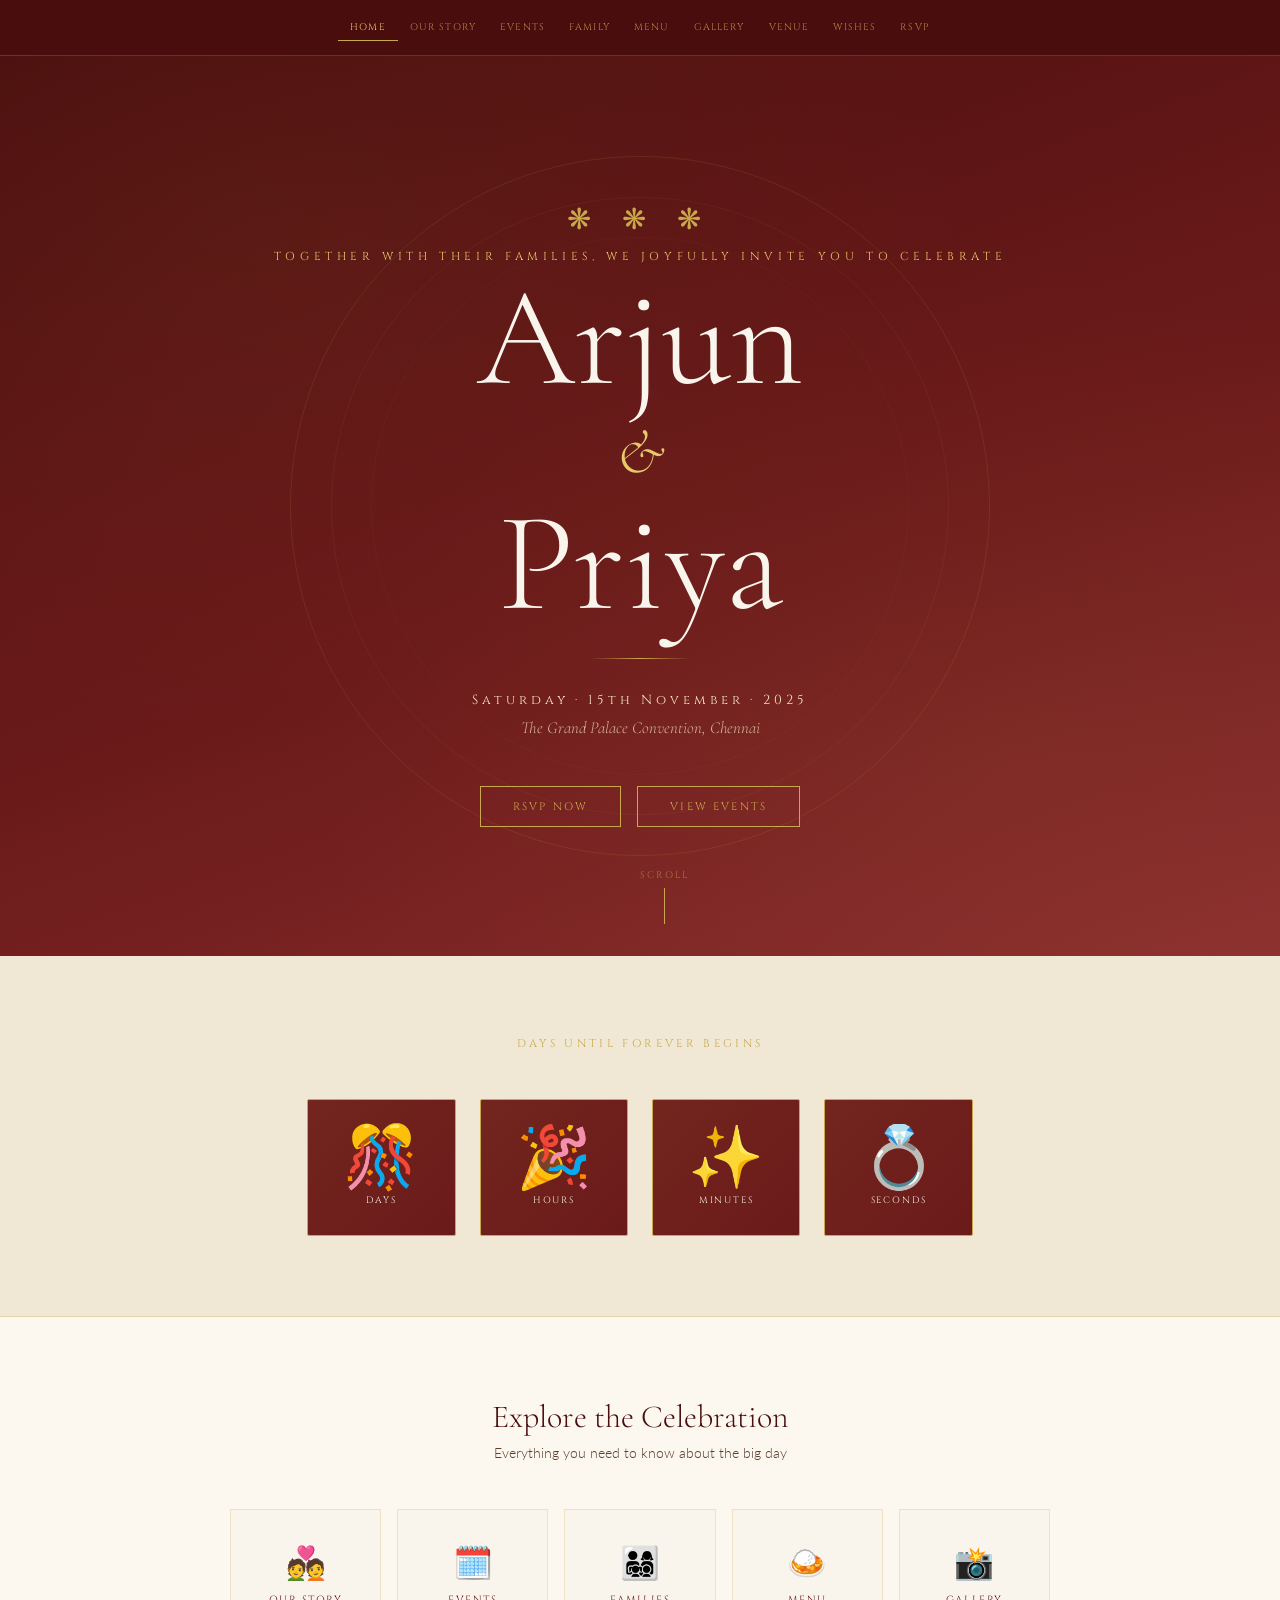
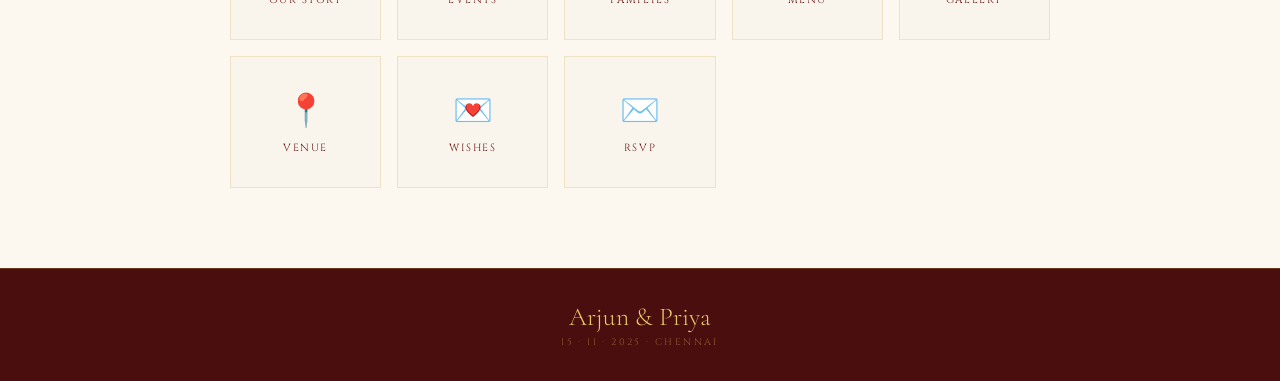
==== index.html @ b230faa4 "Add files via upload" ====
<!DOCTYPE html>
<html lang="en">
<head>
<meta charset="UTF-8"><meta name="viewport" content="width=device-width,initial-scale=1">
<title>Arjun & Priya — Forever Begins</title>
<link rel="stylesheet" href="style.css">
<style>
body { background:var(--maroon-deep); }
.hero {
  min-height:100vh;
  background:linear-gradient(160deg,var(--maroon-deep) 0%,var(--maroon) 55%,#8B2E2E 100%);
  display:flex; flex-direction:column; align-items:center; justify-content:center;
  position:relative; overflow:hidden; padding:6rem 2rem 5rem; text-align:center;
}
.mandala {
  position:absolute; width:700px; height:700px; border-radius:50%;
  border:1px solid rgba(201,168,76,0.12); top:50%; left:50%;
  transform:translate(-50%,-50%); animation:spin 70s linear infinite;
}
.mandala::before { content:''; position:absolute; inset:40px; border-radius:50%; border:1px solid rgba(201,168,76,0.07); }
.mandala::after  { content:''; position:absolute; inset:80px; border-radius:50%; border:1px solid rgba(201,168,76,0.04); }
@keyframes spin { to { transform:translate(-50%,-50%) rotate(360deg); } }
.hero-bg { position:absolute; inset:0; background:radial-gradient(ellipse at 20% 20%,rgba(201,168,76,0.05) 0%,transparent 50%),radial-gradient(ellipse at 80% 80%,rgba(201,168,76,0.05) 0%,transparent 50%); }

.h-ornament { color:var(--gold); font-size:1.8rem; letter-spacing:0.4em; opacity:0.6; animation:fi 1s 0.2s both; }
.h-invite   { font-family:'Cinzel',serif; font-size:0.72rem; letter-spacing:0.4em; color:var(--gold-light); text-transform:uppercase; margin:0.8rem 0; animation:fi 1s 0.4s both; }
.h-names    { font-family:'Cormorant Garamond',serif; font-size:clamp(4.5rem,11vw,9rem); font-weight:300; color:var(--ivory); line-height:0.88; animation:fi 1.2s 0.6s both; position:relative; z-index:1; }
.h-names .amp { font-style:italic; color:var(--gold-light); font-size:0.45em; display:block; line-height:1.6; }
.h-div  { width:100px; height:1px; background:linear-gradient(to right,transparent,var(--gold),transparent); margin:2rem auto; animation:fi 1s 0.8s both; }
.h-date { font-family:'Cinzel',serif; font-size:0.82rem; letter-spacing:0.3em; color:var(--gold-pale); animation:fi 1s 1s both; }
.h-venue{ font-family:'Cormorant Garamond',serif; font-style:italic; font-size:1.05rem; color:rgba(245,230,192,0.75); margin-top:0.5rem; animation:fi 1s 1.1s both; }
.h-ctas { display:flex; gap:1rem; margin-top:3rem; flex-wrap:wrap; justify-content:center; animation:fi 1s 1.3s both; }
.scroll-tip { position:absolute; bottom:2rem; left:50%; transform:translateX(-50%); display:flex; flex-direction:column; align-items:center; gap:0.4rem; animation:fi 1s 2s both; }
.scroll-tip span { font-family:'Cinzel',serif; font-size:0.6rem; letter-spacing:0.2em; color:rgba(201,168,76,0.6); text-transform:uppercase; }
.arrow-line { width:1px; height:36px; background:var(--gold); animation:ap 2s ease infinite; }
@keyframes ap { 0%,100%{transform:scaleY(0.4);opacity:0.3} 50%{transform:scaleY(1);opacity:1} }
@keyframes fi { from{opacity:0;transform:translateY(18px)} to{opacity:1;transform:translateY(0)} }

/* COUNTDOWN */
.cd-section { background:var(--ivory-dark); padding:5rem 2rem; text-align:center; border-bottom:1px solid rgba(201,168,76,0.3); }
.cd-label { font-family:'Cinzel',serif; font-size:0.7rem; letter-spacing:0.3em; color:var(--gold); text-transform:uppercase; margin-bottom:3rem; }
.cd-grid { display:flex; justify-content:center; gap:1.5rem; flex-wrap:wrap; }
.cd-box { background:var(--maroon); border:1px solid var(--gold); padding:1.8rem 2.2rem; min-width:110px; border-radius:2px; position:relative; overflow:hidden; }
.cd-box::before { content:''; position:absolute; inset:0; background:linear-gradient(135deg,rgba(201,168,76,0.08),transparent); }
.cd-num  { font-family:'Cormorant Garamond',serif; font-size:3.8rem; font-weight:300; color:var(--gold-light); line-height:1; }
.cd-unit { font-family:'Cinzel',serif; font-size:0.58rem; letter-spacing:0.2em; color:var(--ivory); text-transform:uppercase; margin-top:0.3rem; }

/* QUICK LINKS */
.ql-section { background:var(--cream); padding:5rem 2rem; text-align:center; }
.ql-h { font-family:'Cormorant Garamond',serif; font-size:2rem; font-weight:300; color:var(--maroon-deep); }
.ql-sub { font-size:0.88rem; color:var(--text-mid); margin:0.5rem 0 3rem; }
.ql-grid { display:grid; grid-template-columns:repeat(auto-fit,minmax(150px,1fr)); gap:1rem; max-width:820px; margin:0 auto; }
.ql-card { border:1px solid rgba(201,168,76,0.25); background:var(--ivory); padding:2rem 1rem; text-decoration:none; transition:all 0.3s; display:flex; flex-direction:column; align-items:center; gap:0.7rem; }
.ql-card:hover { background:var(--maroon); transform:translateY(-4px); box-shadow:0 12px 30px rgba(107,26,26,0.15); }
.ql-card:hover .ql-t { color:var(--gold-light); }
.ql-icon { font-size:2rem; }
.ql-t { font-family:'Cinzel',serif; font-size:0.65rem; letter-spacing:0.15em; color:var(--maroon); text-transform:uppercase; transition:color 0.3s; }
</style>
</head>
<body>
<nav>
  <a href="index.html" class="active">Home</a>
  <a href="story.html">Our Story</a>
  <a href="events.html">Events</a>
  <a href="family.html">Family</a>
  <a href="menu.html">Menu</a>
  <a href="gallery.html">Gallery</a>
  <a href="venue.html">Venue</a>
  <a href="wishes.html">Wishes</a>
  <a href="rsvp.html">RSVP</a>
</nav>
<main>
  <div class="hero">
    <div class="hero-bg"></div>
    <div class="mandala"></div>
    <div class="h-ornament">❋ ❋ ❋</div>
    <p class="h-invite">Together with their families, we joyfully invite you to celebrate</p>
    <h1 class="h-names">Arjun <span class="amp">&amp;</span> Priya</h1>
    <div class="h-div"></div>
    <p class="h-date">Saturday · 15th November · 2025</p>
    <p class="h-venue">The Grand Palace Convention, Chennai</p>
    <div class="h-ctas">
      <a href="rsvp.html" class="btn-gold">RSVP Now</a>
      <a href="events.html" class="btn-gold">View Events</a>
    </div>
    <div class="scroll-tip"><span>Scroll</span><div class="arrow-line"></div></div>
  </div>

  <div class="cd-section">
    <p class="cd-label reveal">Days Until Forever Begins</p>
    <div class="cd-grid">
      <div class="cd-box reveal"><div class="cd-num" id="cd-d">--</div><div class="cd-unit">Days</div></div>
      <div class="cd-box reveal" style="transition-delay:.1s"><div class="cd-num" id="cd-h">--</div><div class="cd-unit">Hours</div></div>
      <div class="cd-box reveal" style="transition-delay:.2s"><div class="cd-num" id="cd-m">--</div><div class="cd-unit">Minutes</div></div>
      <div class="cd-box reveal" style="transition-delay:.3s"><div class="cd-num" id="cd-s">--</div><div class="cd-unit">Seconds</div></div>
    </div>
  </div>

  <div class="ql-section">
    <h2 class="ql-h reveal">Explore the Celebration</h2>
    <p class="ql-sub reveal">Everything you need to know about the big day</p>
    <div class="ql-grid">
      <a href="story.html"   class="ql-card reveal"><span class="ql-icon">💑</span><span class="ql-t">Our Story</span></a>
      <a href="events.html"  class="ql-card reveal" style="transition-delay:.05s"><span class="ql-icon">🗓️</span><span class="ql-t">Events</span></a>
      <a href="family.html"  class="ql-card reveal" style="transition-delay:.1s"><span class="ql-icon">👨‍👩‍👧‍👦</span><span class="ql-t">Families</span></a>
      <a href="menu.html"    class="ql-card reveal" style="transition-delay:.15s"><span class="ql-icon">🍛</span><span class="ql-t">Menu</span></a>
      <a href="gallery.html" class="ql-card reveal" style="transition-delay:.2s"><span class="ql-icon">📸</span><span class="ql-t">Gallery</span></a>
      <a href="venue.html"   class="ql-card reveal" style="transition-delay:.25s"><span class="ql-icon">📍</span><span class="ql-t">Venue</span></a>
      <a href="wishes.html"  class="ql-card reveal" style="transition-delay:.3s"><span class="ql-icon">💌</span><span class="ql-t">Wishes</span></a>
      <a href="rsvp.html"    class="ql-card reveal" style="transition-delay:.35s"><span class="ql-icon">✉️</span><span class="ql-t">RSVP</span></a>
    </div>
  </div>
</main>
<footer><div class="footer-names">Arjun & Priya</div><div class="footer-date">15 · 11 · 2025 · Chennai</div></footer>
<script>
  const obs=new IntersectionObserver(es=>es.forEach(e=>e.isIntersecting&&e.target.classList.add('visible')),{threshold:0.1});
  document.querySelectorAll('.reveal,.reveal-l,.reveal-r').forEach(el=>obs.observe(el));
  function tick(){
    const diff=new Date('2025-11-15T07:00:00').getTime()-Date.now();
    if(diff<0){['cd-d','cd-h','cd-m','cd-s'].forEach((id,i)=>document.getElementById(id).textContent=['🎊','🎉','✨','💍'][i]);return;}
    document.getElementById('cd-d').textContent=String(Math.floor(diff/86400000)).padStart(2,'0');
    document.getElementById('cd-h').textContent=String(Math.floor(diff%86400000/3600000)).padStart(2,'0');
    document.getElementById('cd-m').textContent=String(Math.floor(diff%3600000/60000)).padStart(2,'0');
    document.getElementById('cd-s').textContent=String(Math.floor(diff%60000/1000)).padStart(2,'0');
  }
  tick();setInterval(tick,1000);
</script>
</body>
</html>
---- style.css ----
@import url('https://fonts.googleapis.com/css2?family=Cormorant+Garamond:ital,wght@0,300;0,400;0,600;1,300;1,400&family=Cinzel:wght@400;600&family=Lato:wght@300;400&display=swap');

:root {
  --maroon:      #6B1A1A;
  --maroon-deep: #4A0E0E;
  --gold:        #C9A84C;
  --gold-light:  #E8C96A;
  --gold-pale:   #F5E6C0;
  --ivory:       #FAF5EC;
  --ivory-dark:  #F0E8D5;
  --text-dark:   #2C1810;
  --text-mid:    #5C3D2E;
  --cream:       #FDF8EF;
}

* { margin:0; padding:0; box-sizing:border-box; }
html { scroll-behavior:smooth; }
body {
  background:var(--cream); color:var(--text-dark);
  font-family:'Lato',sans-serif; font-weight:300;
  overflow-x:hidden; min-height:100vh; display:flex; flex-direction:column;
}

/* ── NAV ── */
nav {
  position:fixed; top:0; left:0; right:0; z-index:200;
  display:flex; justify-content:center; align-items:center;
  gap:0; padding:0 1rem; height:56px;
  background:rgba(74,14,14,0.97); backdrop-filter:blur(12px);
  border-bottom:1px solid rgba(201,168,76,0.25);
  flex-wrap:wrap;
}
nav a {
  font-family:'Cinzel',serif; font-size:0.6rem; letter-spacing:0.12em;
  color:rgba(232,201,106,0.65); text-decoration:none; text-transform:uppercase;
  padding:0.4rem 0.75rem; transition:color 0.3s; white-space:nowrap;
}
nav a:hover { color:#fff; }
nav a.active { color:var(--gold-light); border-bottom:1px solid var(--gold); }

main { flex:1; padding-top:56px; }

/* ── PAGE BANNER ── */
.page-banner {
  background:linear-gradient(160deg, var(--maroon-deep), var(--maroon));
  padding:5rem 2rem 4rem; text-align:center; position:relative; overflow:hidden;
}
.page-banner::before {
  content:''; position:absolute; inset:0;
  background:radial-gradient(ellipse at center, rgba(201,168,76,0.07) 0%, transparent 70%);
}
.page-tag {
  font-family:'Cinzel',serif; font-size:0.65rem; letter-spacing:0.4em;
  color:var(--gold-light); text-transform:uppercase; margin-bottom:0.8rem;
}
.page-title {
  font-family:'Cormorant Garamond',serif;
  font-size:clamp(2.5rem,6vw,4.5rem); font-weight:300; color:var(--ivory); line-height:1.1;
}
.page-title em { font-style:italic; color:var(--gold-light); }
.gold-rule {
  width:80px; height:1px;
  background:linear-gradient(to right,transparent,var(--gold),transparent);
  margin:1.5rem auto 0;
}

/* ── CONTENT ── */
.content { padding:4rem 2rem; max-width:1060px; margin:0 auto; }

.section-tag {
  font-family:'Cinzel',serif; font-size:0.68rem;
  letter-spacing:0.3em; color:var(--gold); text-transform:uppercase;
  text-align:center; margin-bottom:0.5rem;
}
.section-title {
  font-family:'Cormorant Garamond',serif;
  font-size:clamp(2rem,4vw,3rem); font-weight:300;
  color:var(--maroon-deep); text-align:center;
}
.section-title em { font-style:italic; color:var(--maroon); }
.s-rule { width:60px; height:1px; background:linear-gradient(to right,transparent,var(--gold),transparent); margin:1.2rem auto 2.5rem; }

/* ── REVEAL ── */
.reveal    { opacity:0; transform:translateY(30px); transition:opacity 0.7s,transform 0.7s; }
.reveal-l  { opacity:0; transform:translateX(-30px); transition:opacity 0.7s,transform 0.7s; }
.reveal-r  { opacity:0; transform:translateX(30px); transition:opacity 0.7s,transform 0.7s; }
.reveal.visible,.reveal-l.visible,.reveal-r.visible { opacity:1; transform:none; }

/* ── BTN ── */
.btn-gold {
  display:inline-block; font-family:'Cinzel',serif; font-size:0.68rem;
  letter-spacing:0.2em; text-transform:uppercase; color:var(--gold);
  border:1px solid var(--gold); padding:0.75rem 2rem;
  text-decoration:none; transition:all 0.3s; cursor:pointer; background:transparent;
}
.btn-gold:hover { background:var(--gold); color:var(--maroon-deep); }
.btn-maroon {
  display:inline-block; font-family:'Cinzel',serif; font-size:0.68rem;
  letter-spacing:0.2em; text-transform:uppercase; color:var(--gold-light);
  border:1px solid rgba(201,168,76,0.4); padding:0.75rem 2rem;
  text-decoration:none; transition:all 0.3s; cursor:pointer;
  background:var(--maroon);
}
.btn-maroon:hover { background:var(--maroon-deep); }

/* ── FORM COMPONENTS ── */
.fg { margin-bottom:1.2rem; }
.fg label {
  display:block; font-family:'Cinzel',serif; font-size:0.62rem;
  letter-spacing:0.15em; color:var(--maroon); text-transform:uppercase; margin-bottom:0.45rem;
}
.fg input,.fg select,.fg textarea {
  width:100%; padding:0.85rem 1rem;
  border:1px solid rgba(201,168,76,0.3); background:var(--cream);
  font-family:'Lato',sans-serif; font-size:0.88rem; color:var(--text-dark);
  outline:none; transition:border-color 0.3s; border-radius:0; appearance:none;
}
.fg input:focus,.fg select:focus,.fg textarea:focus { border-color:var(--gold); }
.fg textarea { height:95px; resize:vertical; }
.fg-grid2 { display:grid; grid-template-columns:1fr 1fr; gap:1.2rem; }

.check-group,.radio-group { display:flex; flex-wrap:wrap; gap:0.6rem; }
.ci input[type=checkbox],.ri input[type=radio] { display:none; }
.ci label,.ri label {
  display:inline-block; padding:0.45rem 1.1rem;
  border:1px solid rgba(201,168,76,0.3); font-size:0.8rem;
  cursor:pointer; color:var(--text-mid); transition:all 0.2s;
}
.ci input:checked + label,.ri input:checked + label {
  background:var(--maroon); color:var(--gold-light); border-color:var(--maroon);
}
.divider-thin { height:1px; background:rgba(201,168,76,0.2); margin:1.8rem 0; }

/* ── TOAST ── */
.toast {
  position:fixed; bottom:2rem; right:2rem; z-index:999;
  background:var(--maroon); color:var(--gold-light);
  font-family:'Cinzel',serif; font-size:0.72rem; letter-spacing:0.1em;
  padding:1rem 1.5rem; border:1px solid var(--gold);
  transform:translateY(100px); opacity:0; transition:all 0.4s;
}
.toast.show { transform:translateY(0); opacity:1; }
.toast.error { background:#3D0000; border-color:#cc4444; color:#ffaaaa; }

/* ── FOOTER ── */
footer {
  background:var(--maroon-deep); text-align:center;
  padding:2rem; border-top:1px solid rgba(201,168,76,0.25);
}
.footer-names {
  font-family:'Cormorant Garamond',serif; font-size:1.6rem;
  font-weight:300; color:var(--gold-light);
}
.footer-date {
  font-family:'Cinzel',serif; font-size:0.6rem;
  letter-spacing:0.25em; color:rgba(201,168,76,0.5);
  text-transform:uppercase; margin-top:0.3rem;
}

/* ── SPINNER ── */
.spinner {
  width:20px; height:20px; border:2px solid rgba(201,168,76,0.3);
  border-top-color:var(--gold); border-radius:50%;
  animation:spin 0.7s linear infinite; display:inline-block; vertical-align:middle; margin-right:0.5rem;
}
@keyframes spin { to { transform:rotate(360deg); } }

@media(max-width:768px){
  nav { height:auto; padding:0.5rem; }
  nav a { font-size:0.55rem; padding:0.3rem 0.45rem; }
  main { padding-top:68px; }
  .fg-grid2 { grid-template-columns:1fr; }
}
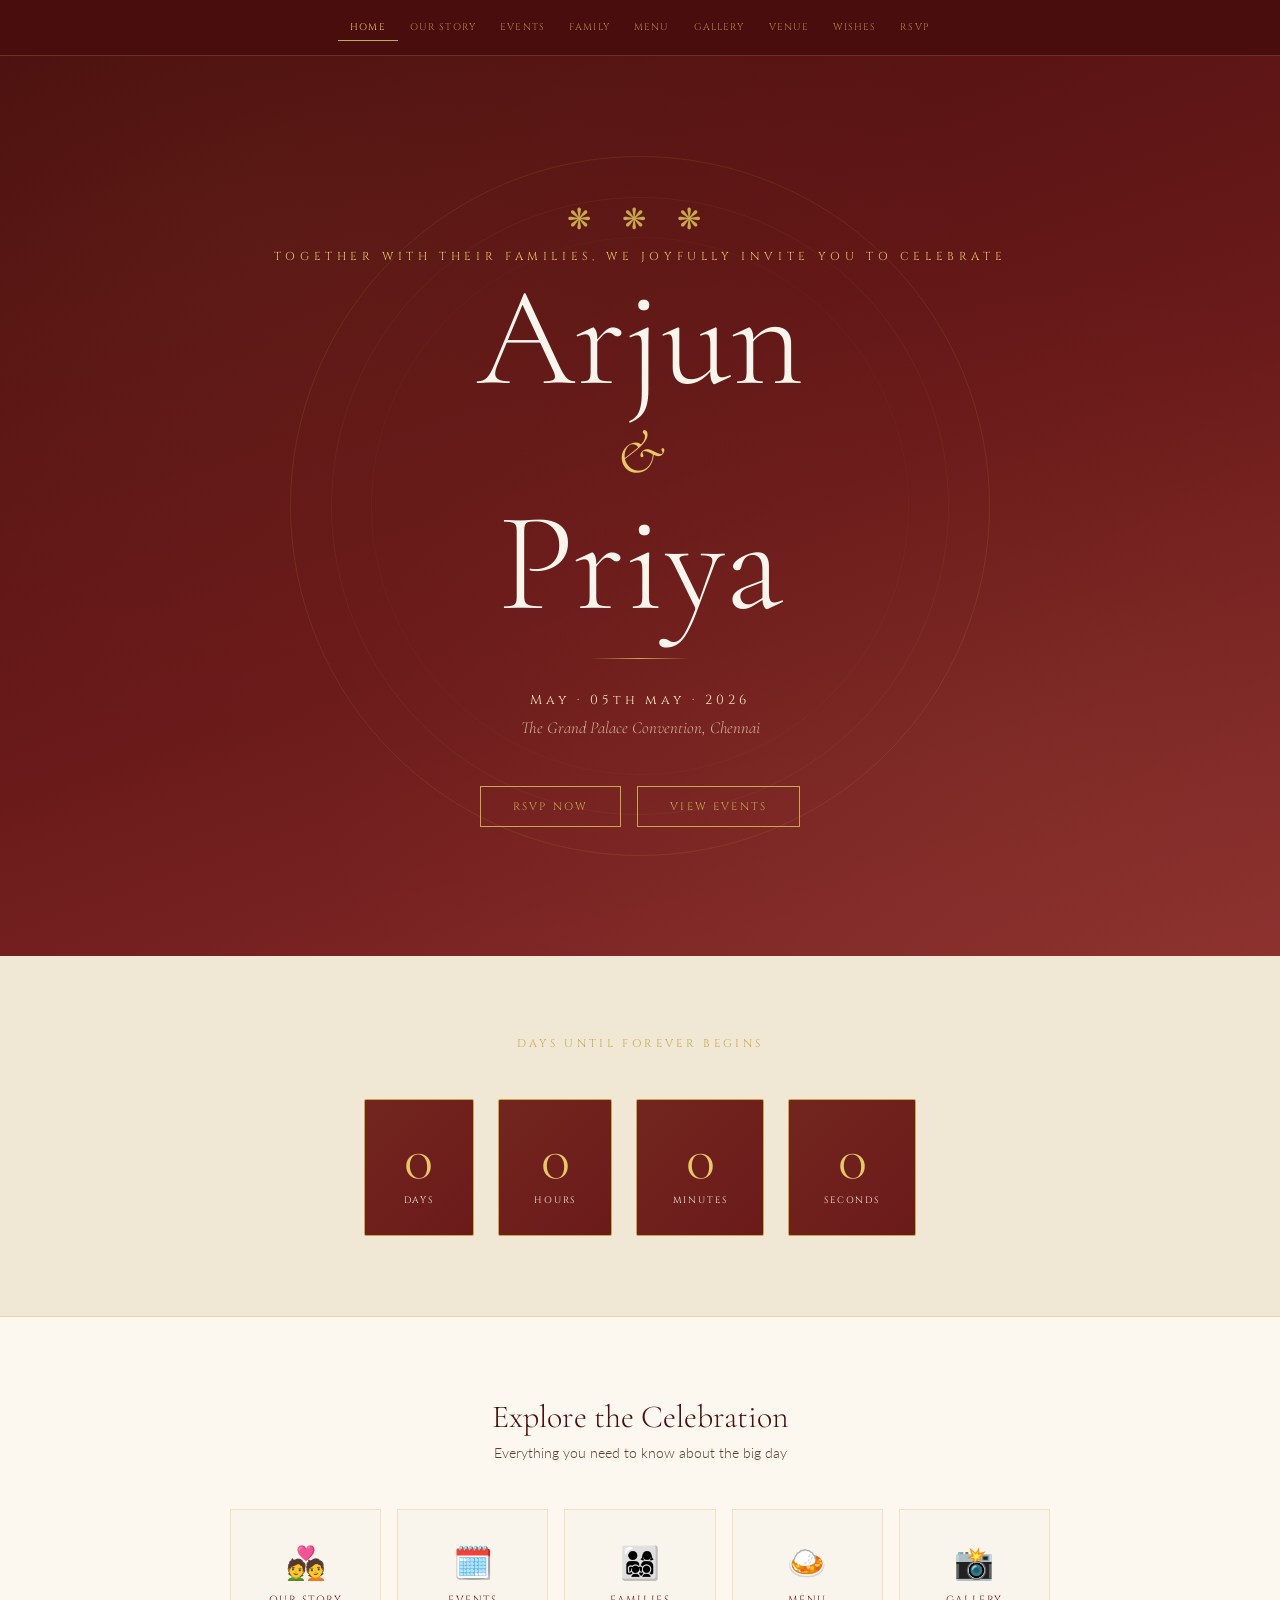
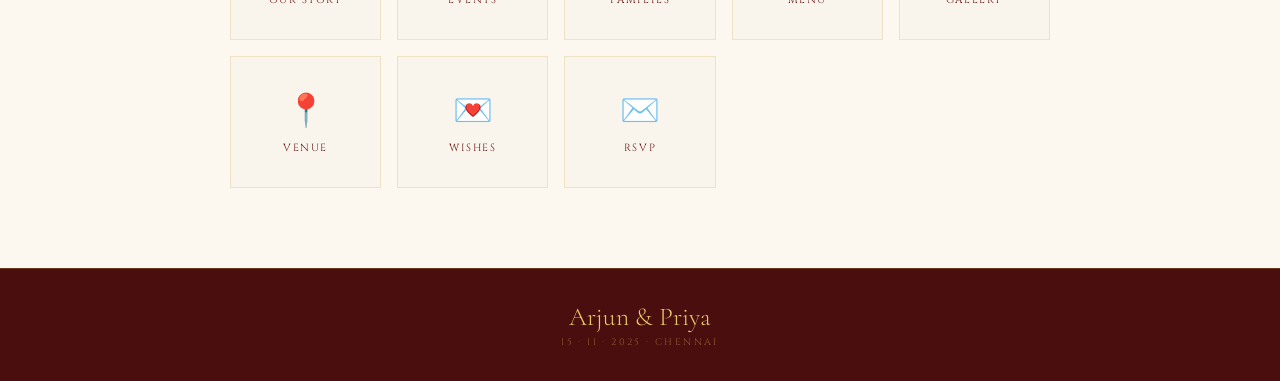
==== commit 1253c4ad: "Update event date to May 5, 2026" ====
--- a/index.html
+++ b/index.html
@@ -77,13 +77,13 @@
     <p class="h-invite">Together with their families, we joyfully invite you to celebrate</p>
     <h1 class="h-names">Arjun <span class="amp">&amp;</span> Priya</h1>
     <div class="h-div"></div>
-    <p class="h-date">Saturday · 15th November · 2025</p>
+    <p class="h-date">May · 05th may · 2026</p>
     <p class="h-venue">The Grand Palace Convention, Chennai</p>
     <div class="h-ctas">
       <a href="rsvp.html" class="btn-gold">RSVP Now</a>
       <a href="events.html" class="btn-gold">View Events</a>
     </div>
-    <div class="scroll-tip"><span>Scroll</span><div class="arrow-line"></div></div>
+
   </div>
 
   <div class="cd-section">
@@ -117,7 +117,7 @@
   document.querySelectorAll('.reveal,.reveal-l,.reveal-r').forEach(el=>obs.observe(el));
   function tick(){
     const diff=new Date('2025-11-15T07:00:00').getTime()-Date.now();
-    if(diff<0){['cd-d','cd-h','cd-m','cd-s'].forEach((id,i)=>document.getElementById(id).textContent=['🎊','🎉','✨','💍'][i]);return;}
+    if(diff<0)
     document.getElementById('cd-d').textContent=String(Math.floor(diff/86400000)).padStart(2,'0');
     document.getElementById('cd-h').textContent=String(Math.floor(diff%86400000/3600000)).padStart(2,'0');
     document.getElementById('cd-m').textContent=String(Math.floor(diff%3600000/60000)).padStart(2,'0');
@@ -125,5 +125,34 @@
   }
   tick();setInterval(tick,1000);
 </script>
+<script>
+const targetDate = new Date("2026-05-05 12:15:00").getTime();
+
+function updateCountdown() {
+    const now = new Date().getTime();
+    const diff = targetDate - now;
+
+    if (diff <= 0) {
+        document.getElementById("cd-d").innerText = "0";
+        document.getElementById("cd-h").innerText = "0";
+        document.getElementById("cd-m").innerText = "0";
+        document.getElementById("cd-s").innerText = "0";
+        return;
+    }
+
+    const days = Math.floor(diff / (1000 * 60 * 60 * 24));
+    const hours = Math.floor((diff / (1000 * 60 * 60)) % 24);
+    const minutes = Math.floor((diff / (1000 * 60)) % 60);
+    const seconds = Math.floor((diff / 1000) % 60);
+
+    document.getElementById("cd-d").innerText = days;
+    document.getElementById("cd-h").innerText = hours;
+    document.getElementById("cd-m").innerText = minutes;
+    document.getElementById("cd-s").innerText = seconds;
+}
+
+setInterval(updateCountdown, 1000);
+updateCountdown();
+</script>
 </body>
 </html>
